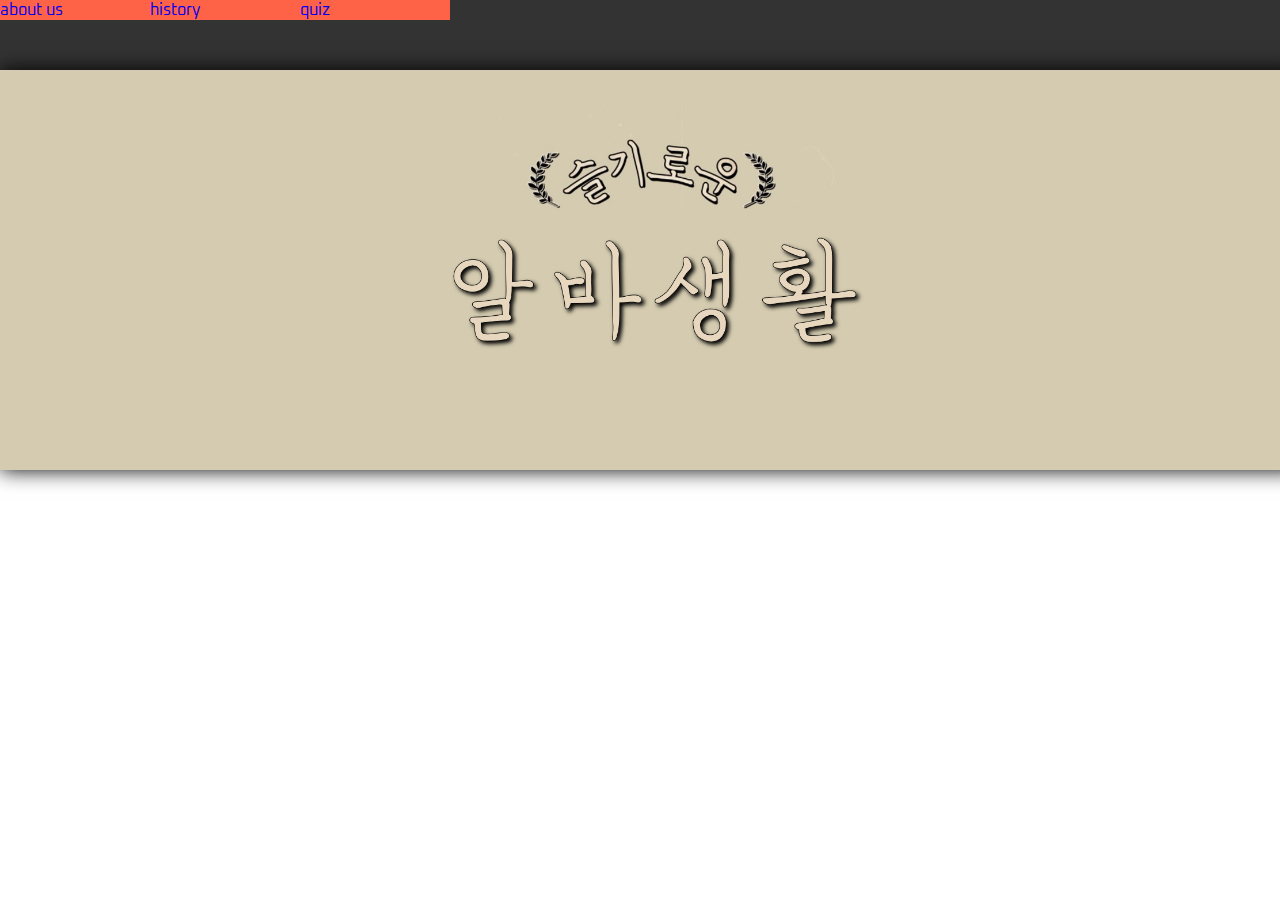
==== aboutus.html @ 347222f1 "200528 1208" ====
<html>
<head>
    <link href="https://fonts.googleapis.com/css?family=Noto+Sans+KR|Oxanium:400,600&display=swap" rel="stylesheet">
    <link href="/css/main.css" rel="stylesheet" type="text/css" />
    <title>슬기로운 알바생활</title>
</head>

<body>
    <div id="menu">
        <a href="/aboutus.html"><div>about us</div></a>
        <a href="/index.html"><div>history</div></a>
        <a href="#"><div>quiz</div></a>
    </div>
    <div id="header"><img src = /img/team_logo.png></div>
    
    <div style="height: 100px;"></div>

    
    
</body>
</html>
---- css/main.css ----
html {
    font-family: 'Oxanium', 'Noto Sans KR' ;
}

body {margin: 0; padding: 0;}

a, a:visited, a:hover {
    text-decoration: none;
}

#header { min-width : 1300px; height: 400px; background-color: #D4CBB0; box-shadow: 0 0 20px;}
#header img { height: 400px; margin: 0 auto; display: block; }

#menu { min-width: 1300px; height: 70px; background-color: #333333; display: flex; }
#menu div {width: 150px;}
#menu div:nth-child(1) { background-color: tomato; }
#menu div:nth-child(2) { background-color: lightgreen;}
#menu div:nth-child(3) { background-color: skyblue;}

#history {width : 1300px; display: flex; justify-content: space-between; margin: 0 auto;}
#history div:nth-child(1){width: 49%;}
#history div:nth-child(2){width: 2%;}
#history div:nth-child(3){width: 49%;}

#history #mid_line #line {width: 2px; height: 100%; background-color: #333; margin: 0 auto;}

#history #right_h{margin-top: 50px;}
#history #right_h div { width: 600px; height: 337.5px; margin: 0 auto;}
#history #right_h img { width: 600px;}

#history #left_h{margin-top: 50px;}
#history #left_h div { width: 600px; height: 337.5px; margin: 0 auto;}
#history #left_h img { width: 600px;}
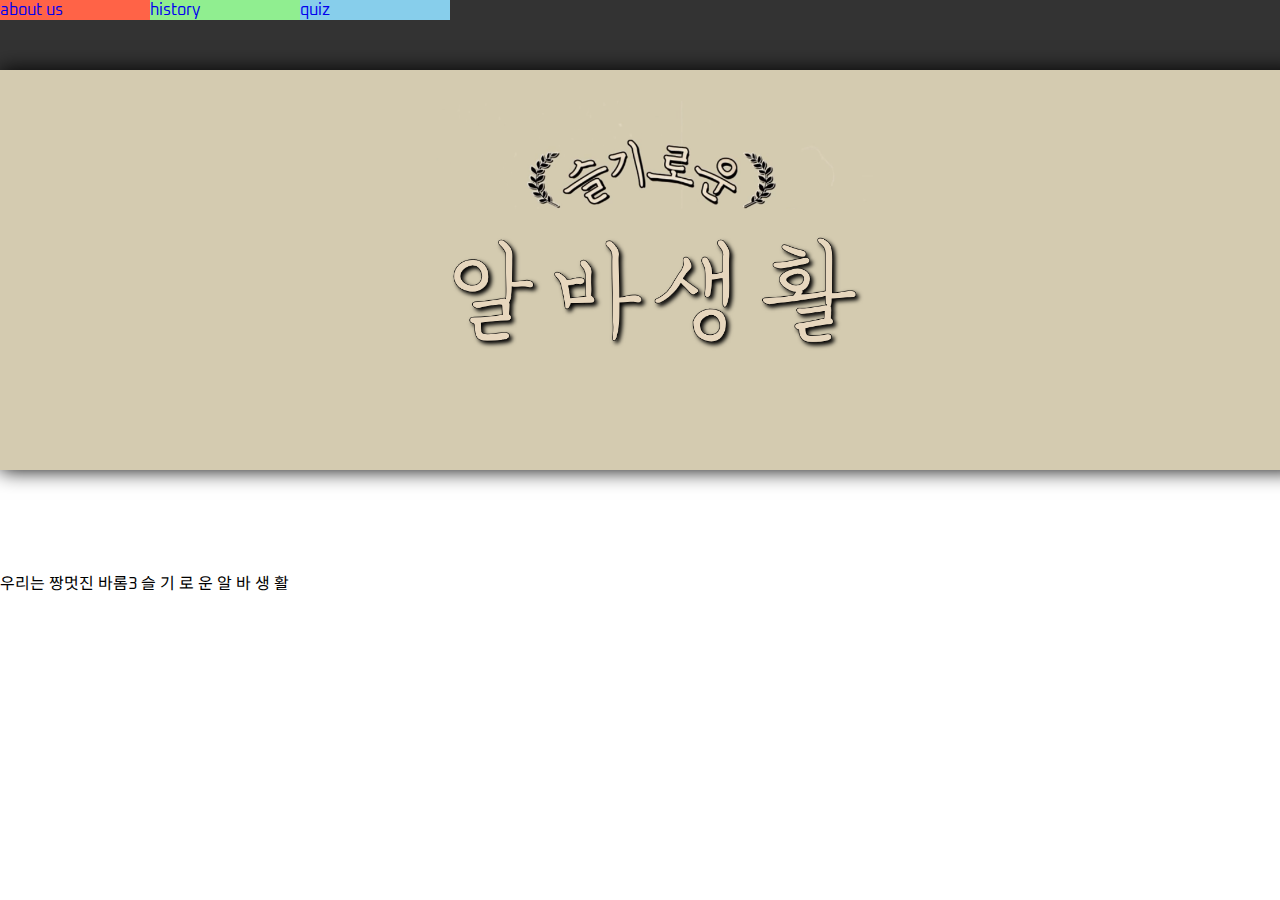
==== commit 6c77bfc7: "200528 1208" ====
--- a/aboutus.html
+++ b/aboutus.html
@@ -14,6 +14,12 @@
     <div id="header"><img src = /img/team_logo.png></div>
     
     <div style="height: 100px;"></div>
+    <div id="desc">
+        우리는 짱멋진 바롬3
+
+        슬 기 로 운
+          알 바 생 활
+    </div>
 
     
     
--- a/css/main.css
+++ b/css/main.css
@@ -13,9 +13,9 @@
 
 #menu { min-width: 1300px; height: 70px; background-color: #333333; display: flex; }
 #menu div {width: 150px;}
-#menu div:nth-child(1) { background-color: tomato; }
-#menu div:nth-child(2) { background-color: lightgreen;}
-#menu div:nth-child(3) { background-color: skyblue;}
+#menu a:nth-child(1) div { background-color: tomato; }
+#menu a:nth-child(2) div { background-color: lightgreen;}
+#menu a:nth-child(3) div { background-color: skyblue;}
 
 #history {width : 1300px; display: flex; justify-content: space-between; margin: 0 auto;}
 #history div:nth-child(1){width: 49%;}
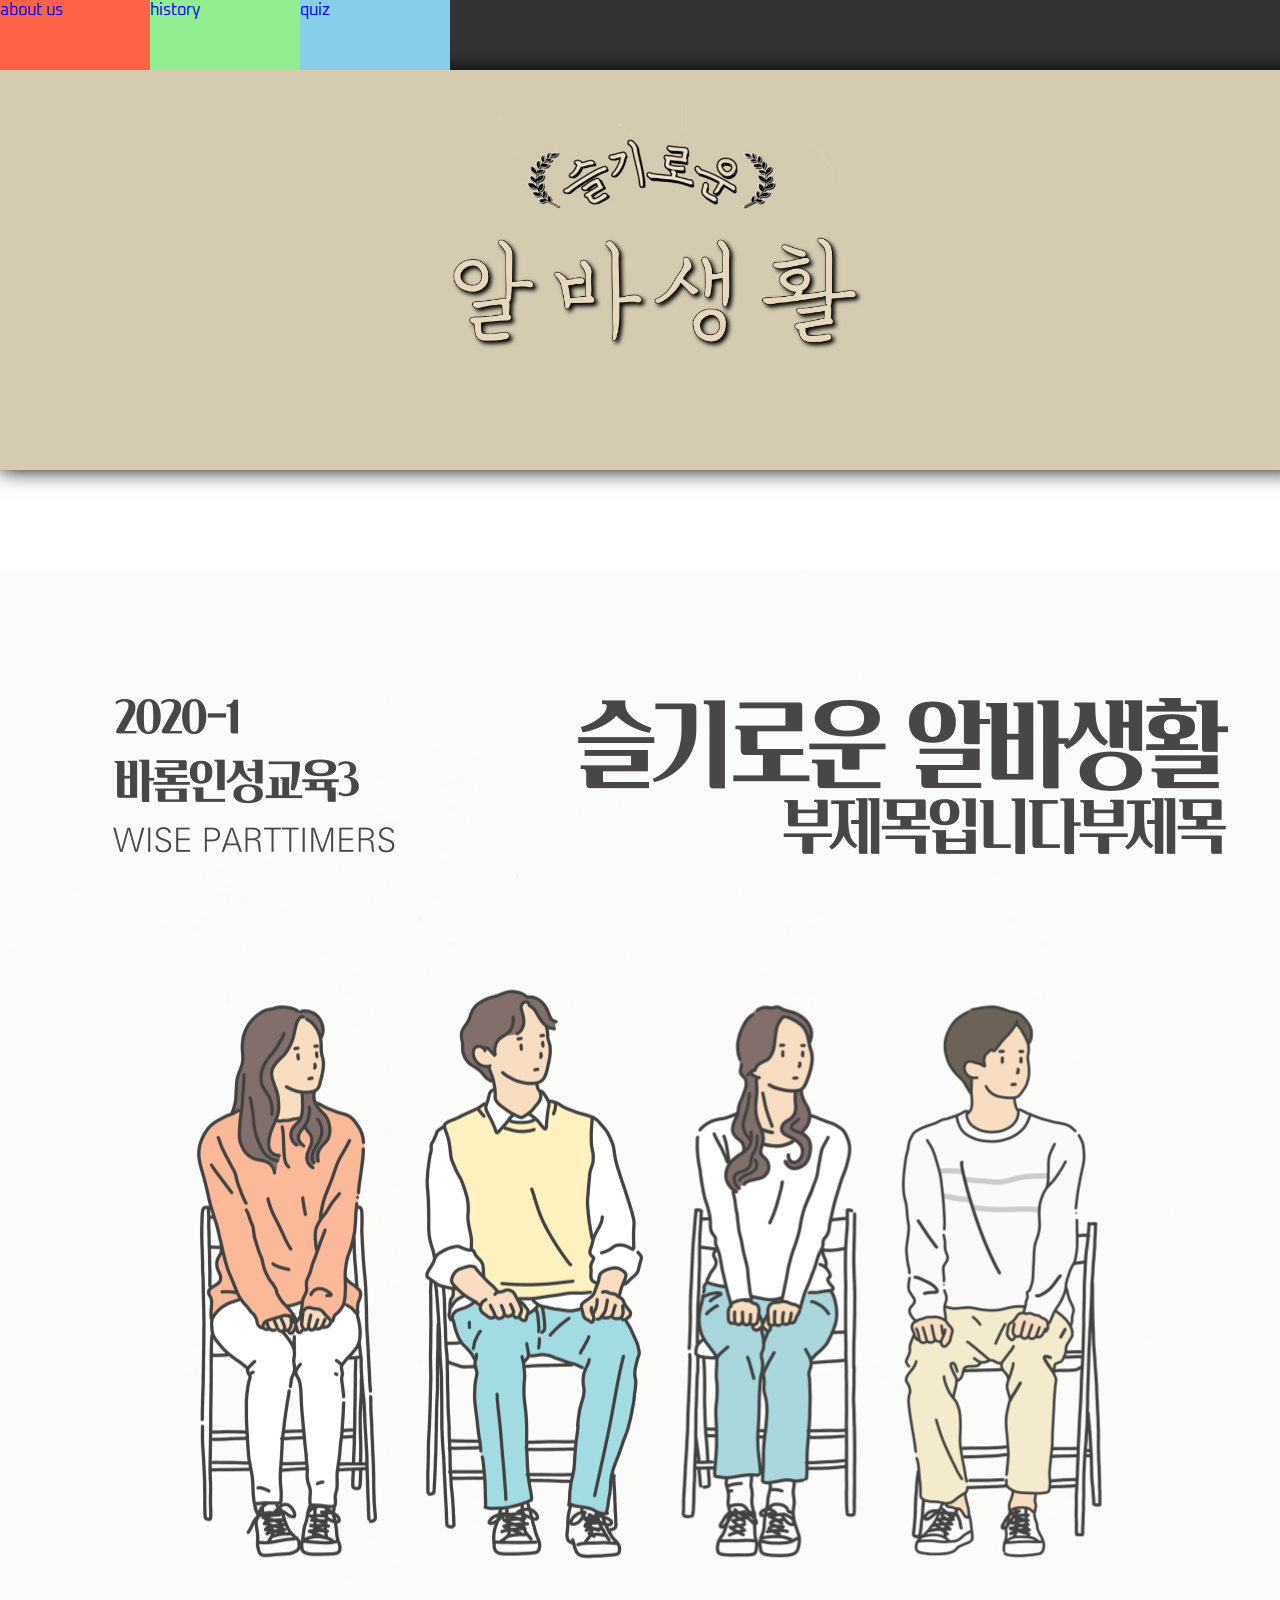
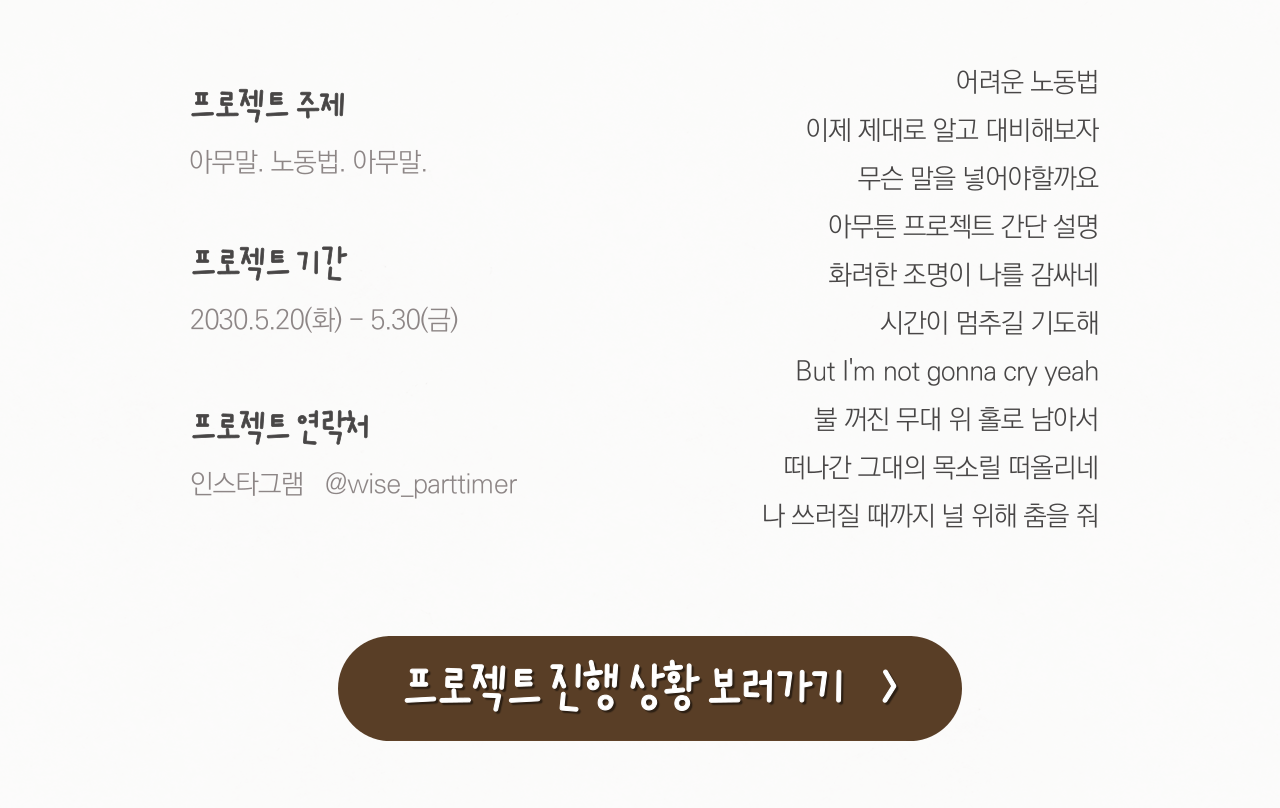
==== commit 0b136468: "200528 1244" ====
--- a/aboutus.html
+++ b/aboutus.html
@@ -15,10 +15,7 @@
     
     <div style="height: 100px;"></div>
     <div id="desc">
-        우리는 짱멋진 바롬3
-
-        슬 기 로 운
-          알 바 생 활
+        <img src="img/aboutus.png">
     </div>
 
     
--- a/css/main.css
+++ b/css/main.css
@@ -6,16 +6,20 @@
 
 a, a:visited, a:hover {
     text-decoration: none;
+    
 }
 
 #header { min-width : 1300px; height: 400px; background-color: #D4CBB0; box-shadow: 0 0 20px;}
 #header img { height: 400px; margin: 0 auto; display: block; }
 
 #menu { min-width: 1300px; height: 70px; background-color: #333333; display: flex; }
-#menu div {width: 150px;}
+#menu div {width: 150px; height: 70px;}
 #menu a:nth-child(1) div { background-color: tomato; }
 #menu a:nth-child(2) div { background-color: lightgreen;}
 #menu a:nth-child(3) div { background-color: skyblue;}
+
+#title {width: 1300px; margin: 0 auto;}
+#title img {width: 1300px; margin: 0 auto;}
 
 #history {width : 1300px; display: flex; justify-content: space-between; margin: 0 auto;}
 #history div:nth-child(1){width: 49%;}
@@ -32,3 +36,5 @@
 #history #left_h div { width: 600px; height: 337.5px; margin: 0 auto;}
 #history #left_h img { width: 600px;}
 
+#desc {width: 1300px; margin: 0 auto;}
+#desc img {width: 1300px; margin: 0 auto;}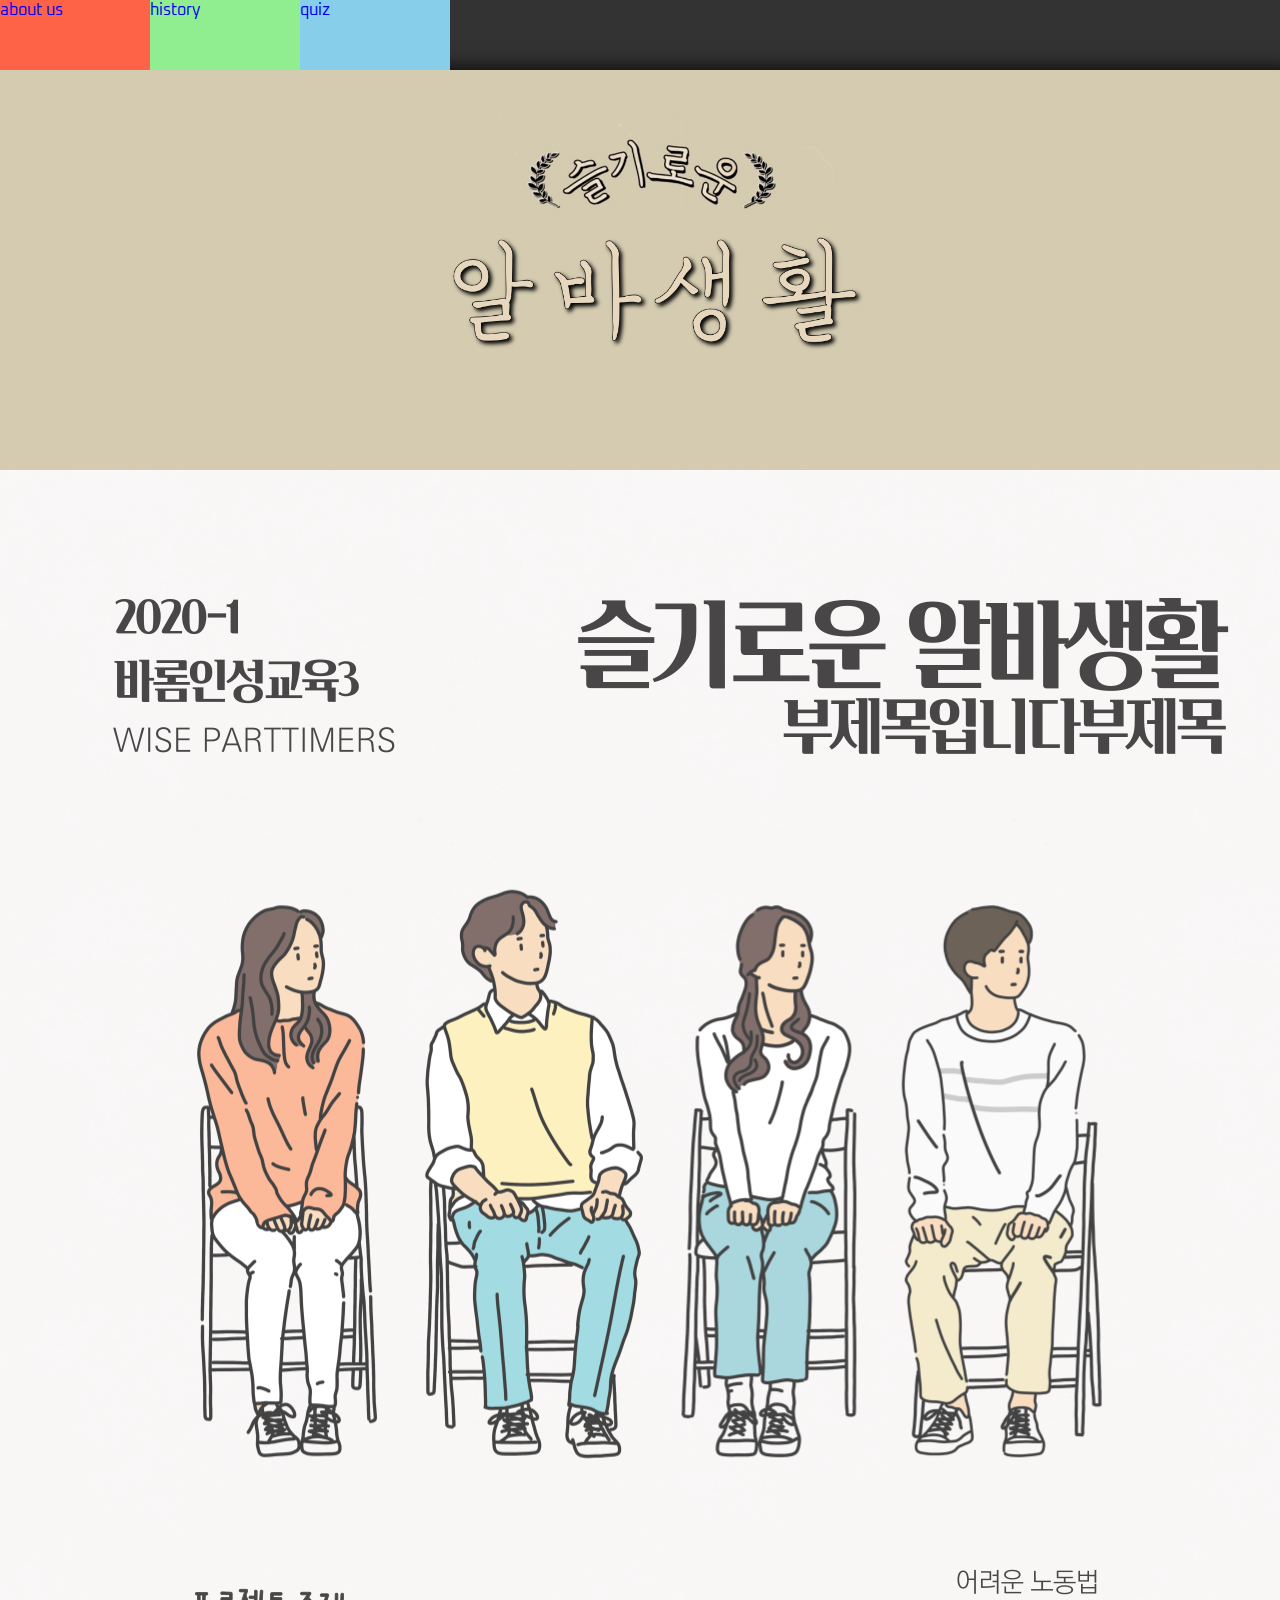
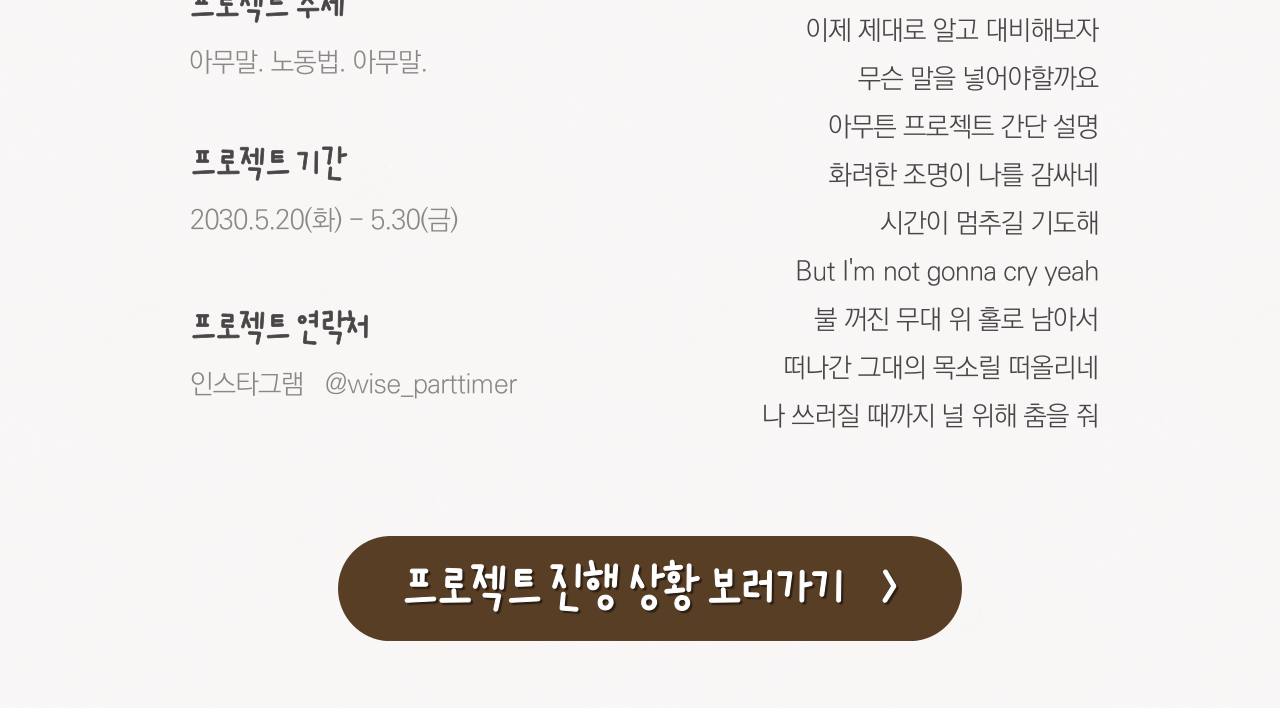
==== commit 04c55b77: "200528 1248" ====
--- a/aboutus.html
+++ b/aboutus.html
@@ -12,11 +12,7 @@
         <a href="#"><div>quiz</div></a>
     </div>
     <div id="header"><img src = /img/team_logo.png></div>
-    
-    <div style="height: 100px;"></div>
-    <div id="desc">
-        <img src="img/aboutus.png">
-    </div>
+    <div style="background-color: #FCFBFB; width: 100%;"><div id="desc"><img src="img/aboutus.png"></div></div>
 
     
     
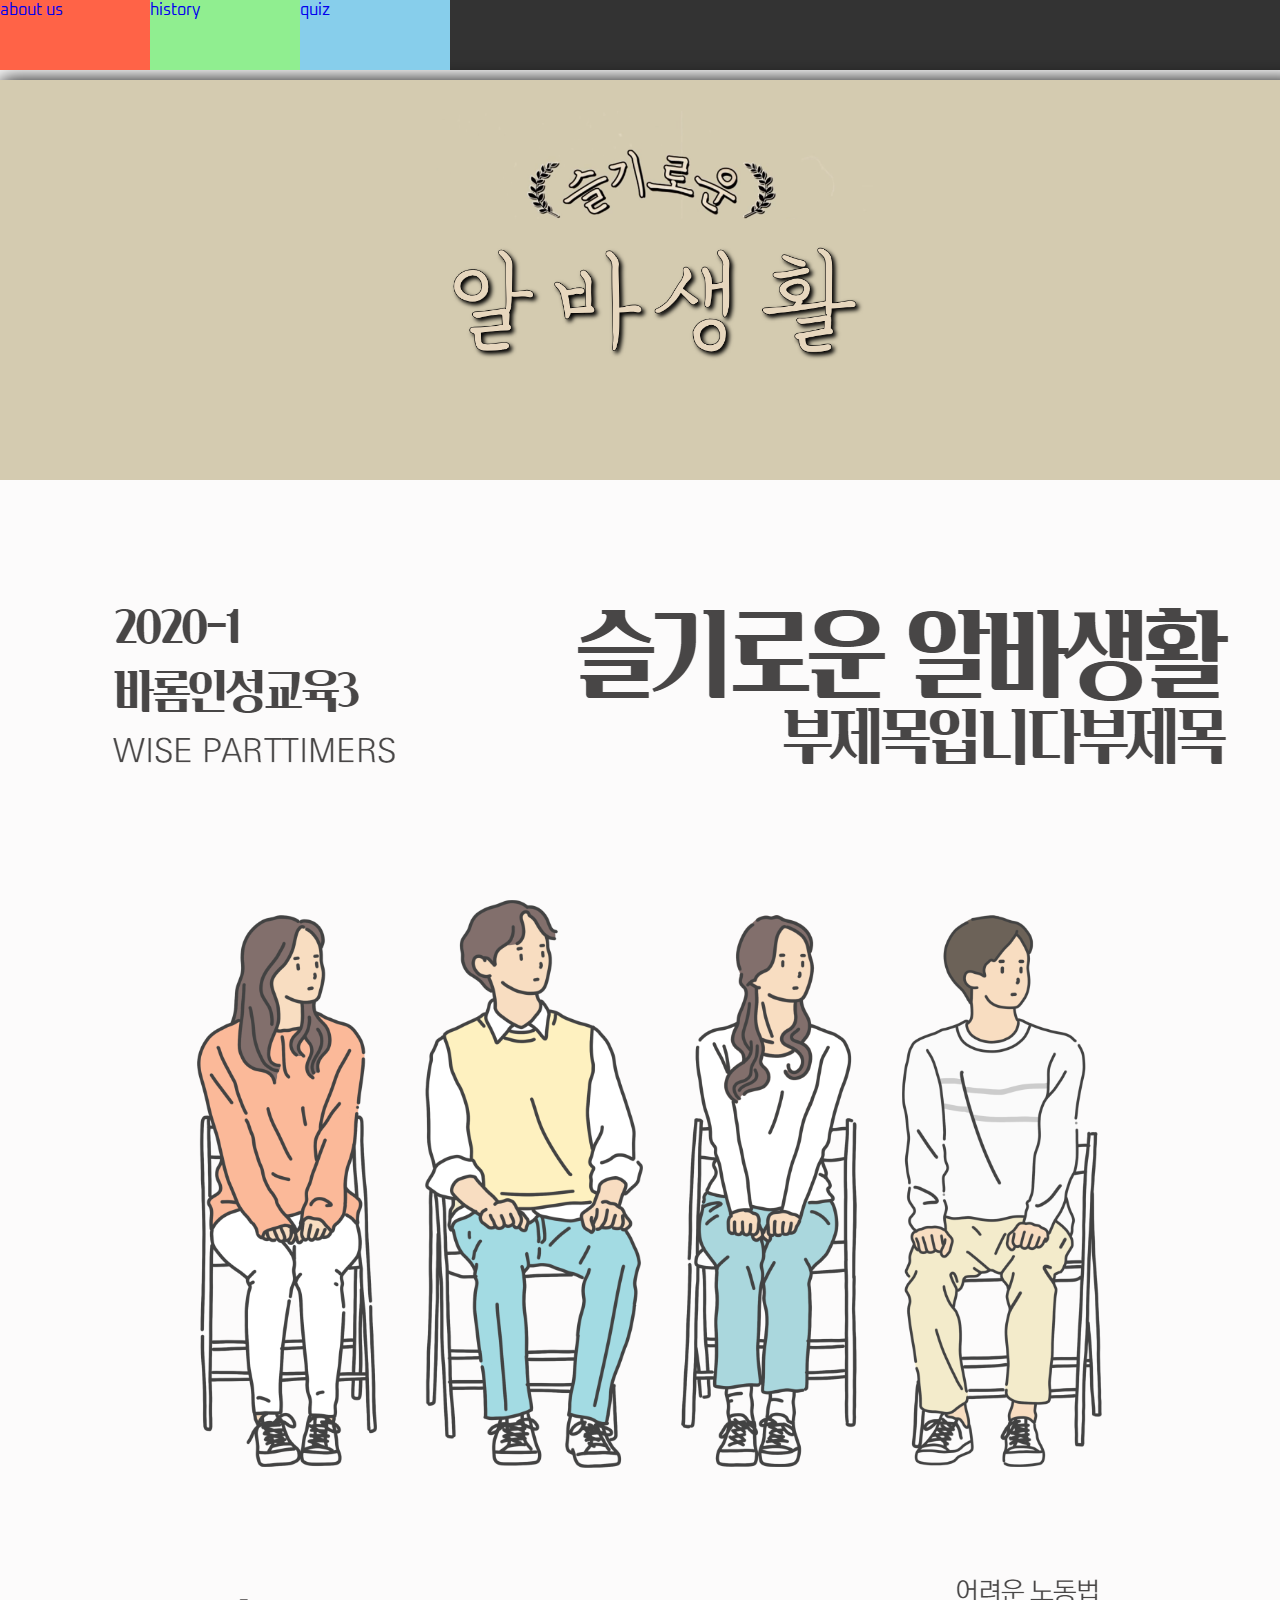
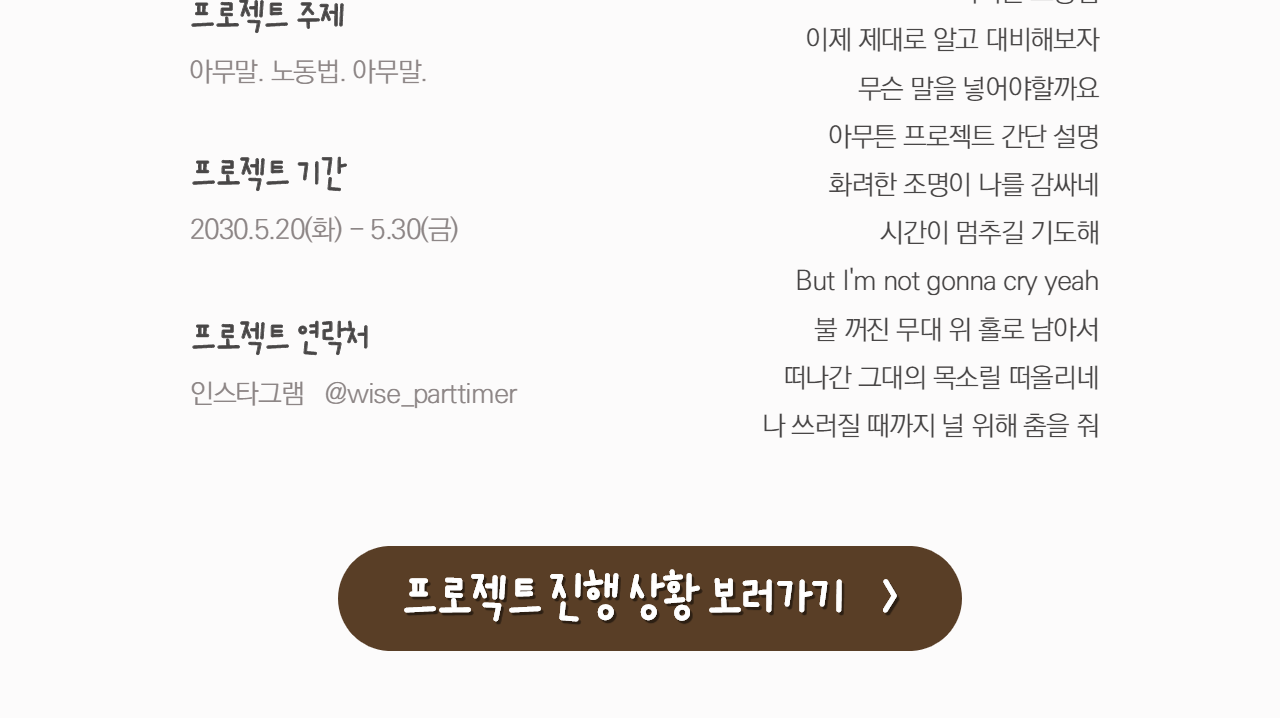
==== commit b395874a: "200528 1250" ====
--- a/aboutus.html
+++ b/aboutus.html
@@ -11,6 +11,7 @@
         <a href="/index.html"><div>history</div></a>
         <a href="#"><div>quiz</div></a>
     </div>
+    <div style="height: 10px;"></div>
     <div id="header"><img src = /img/team_logo.png></div>
     <div style="background-color: #FCFBFB; width: 100%;"><div id="desc"><img src="img/aboutus.png"></div></div>
 
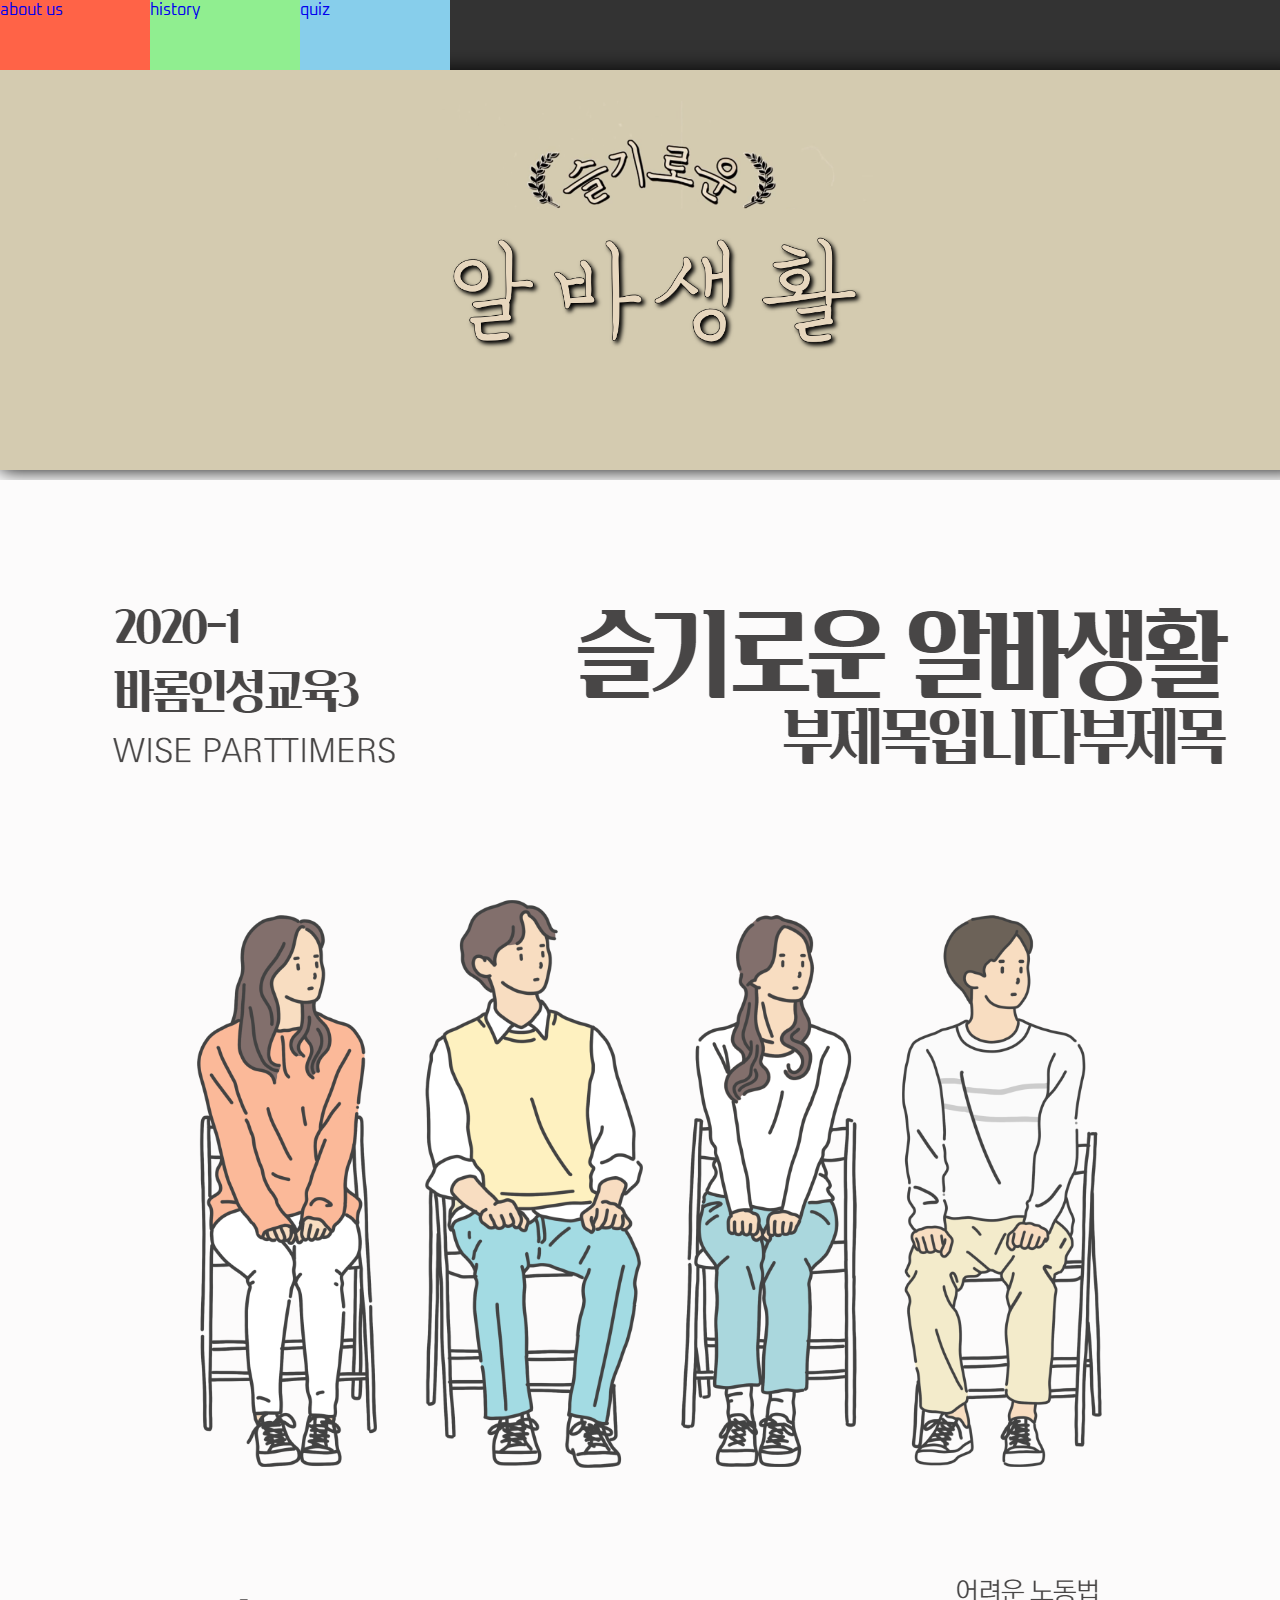
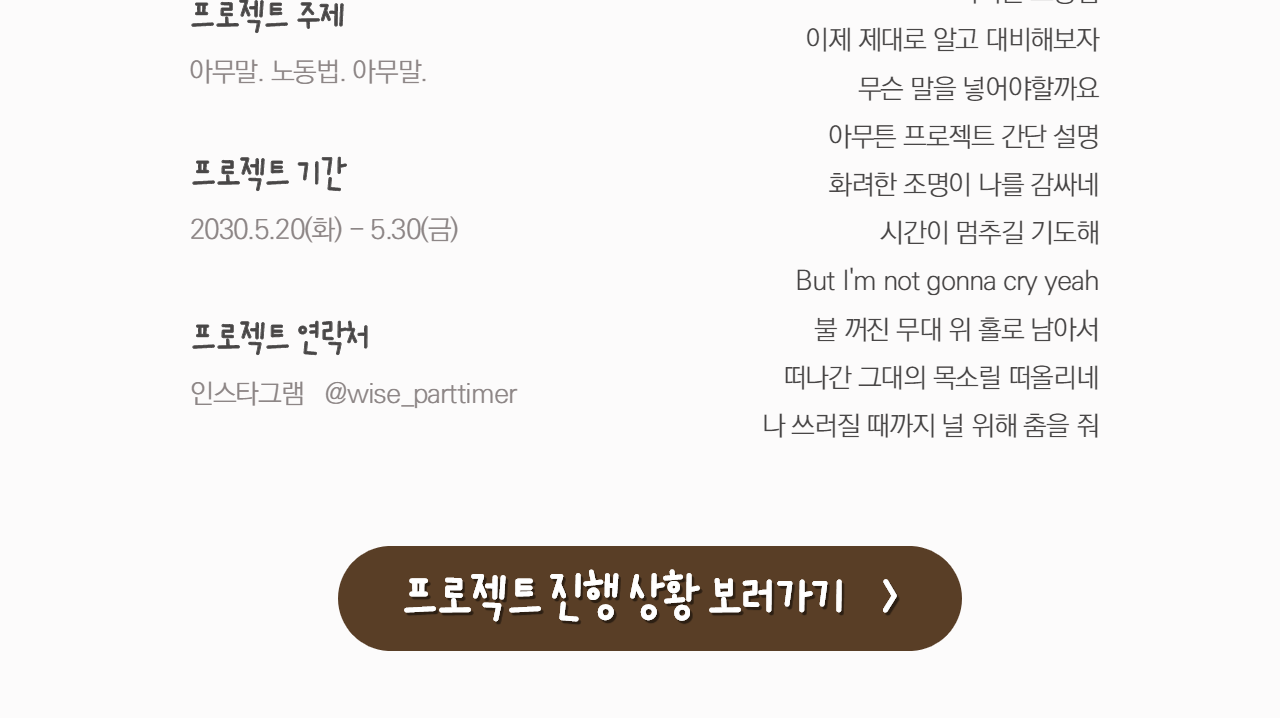
==== commit 494fee66: "200528 1253" ====
--- a/aboutus.html
+++ b/aboutus.html
@@ -11,8 +11,8 @@
         <a href="/index.html"><div>history</div></a>
         <a href="#"><div>quiz</div></a>
     </div>
+    <div id="header"><img src = /img/team_logo.png></div>
     <div style="height: 10px;"></div>
-    <div id="header"><img src = /img/team_logo.png></div>
     <div style="background-color: #FCFBFB; width: 100%;"><div id="desc"><img src="img/aboutus.png"></div></div>
 
     
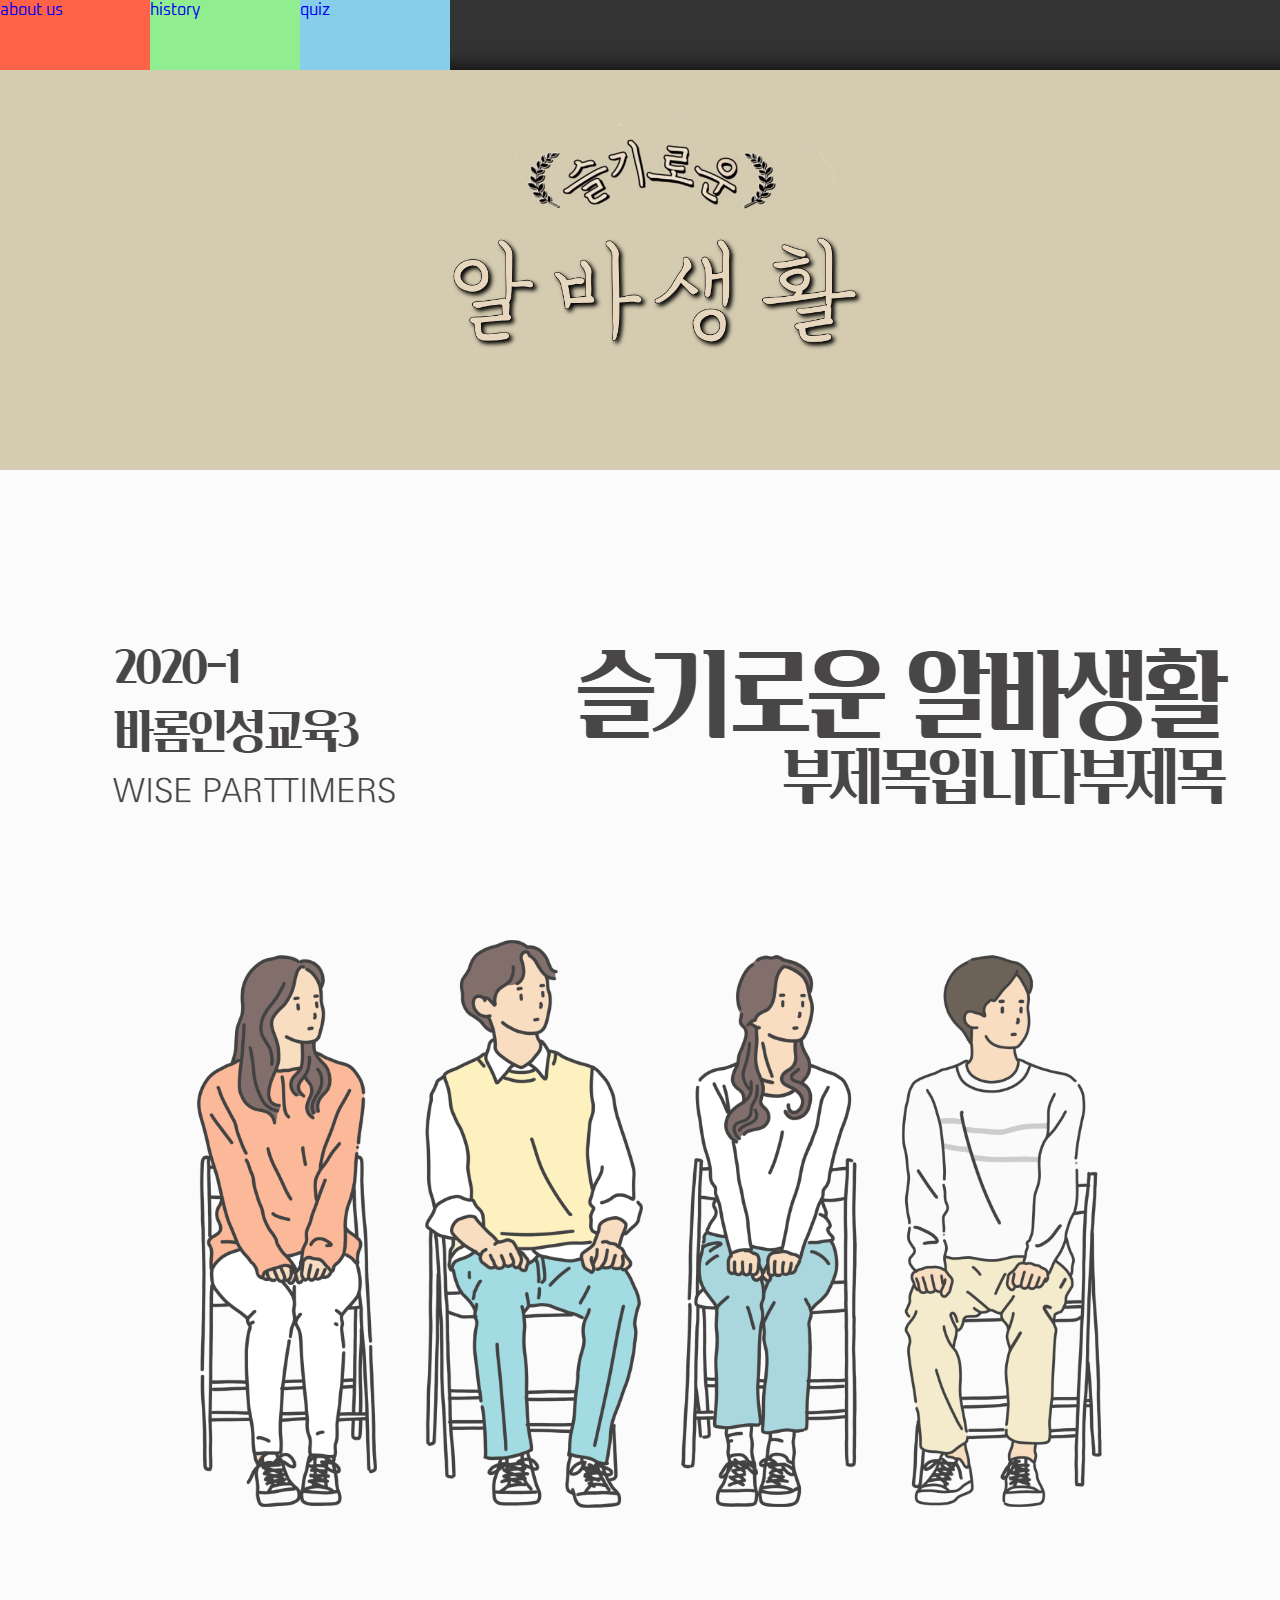
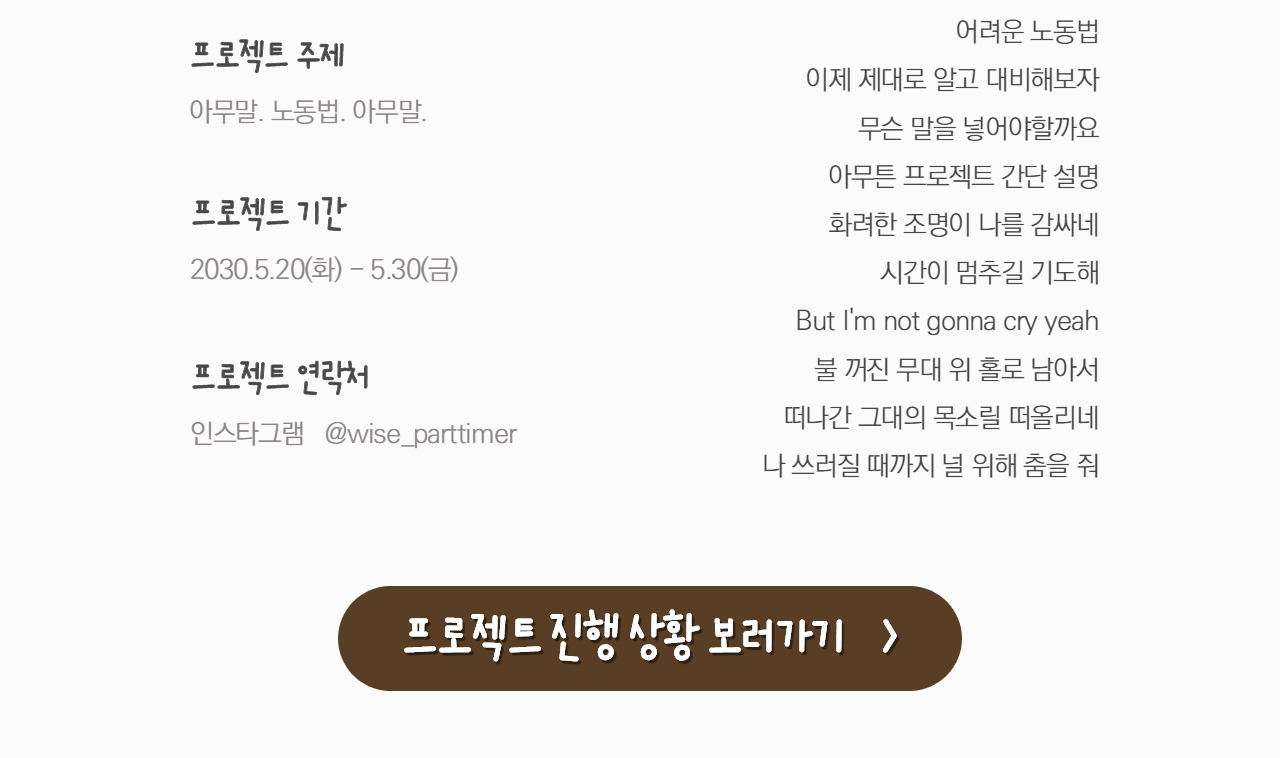
==== commit 63b2ef05: "200528 1254" ====
--- a/aboutus.html
+++ b/aboutus.html
@@ -12,7 +12,7 @@
         <a href="#"><div>quiz</div></a>
     </div>
     <div id="header"><img src = /img/team_logo.png></div>
-    <div style="height: 10px;"></div>
+    <div style="height: 50px; background-color: #FCFBFB;"></div>
     <div style="background-color: #FCFBFB; width: 100%;"><div id="desc"><img src="img/aboutus.png"></div></div>
 
     
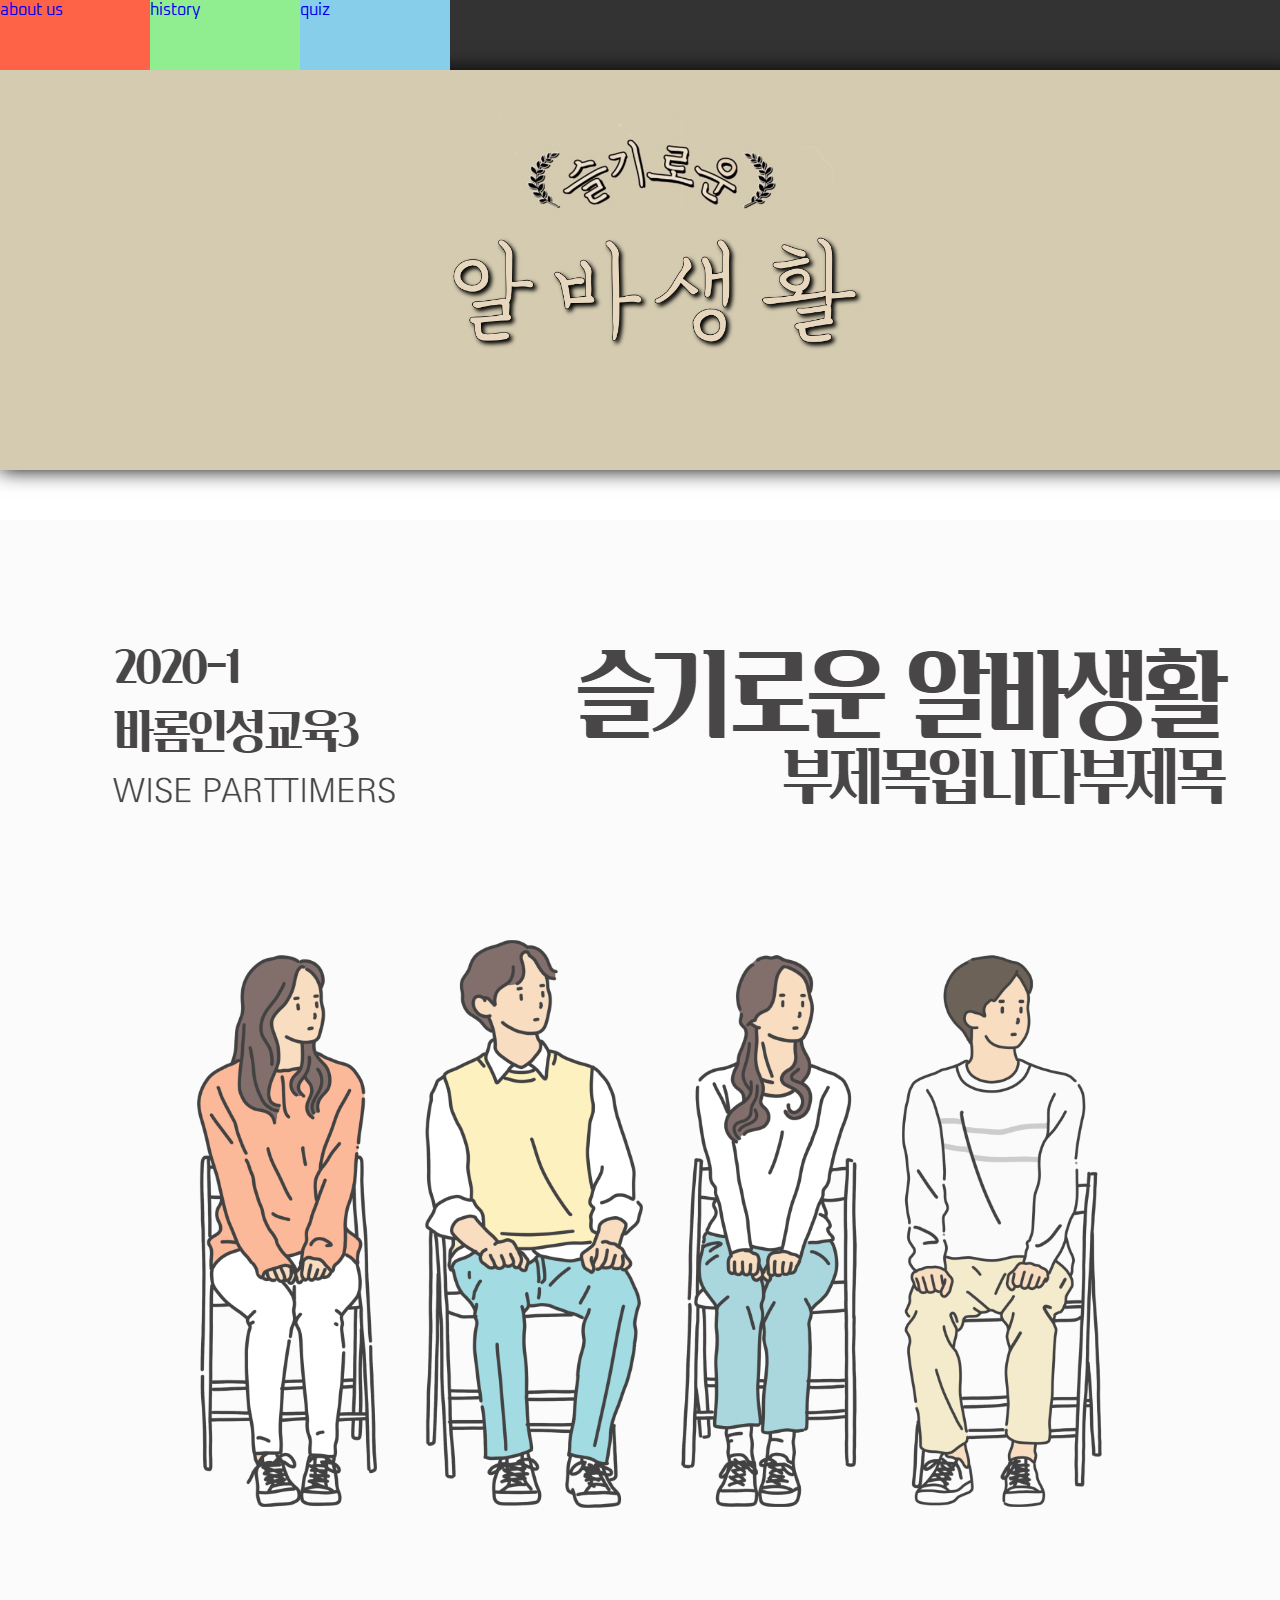
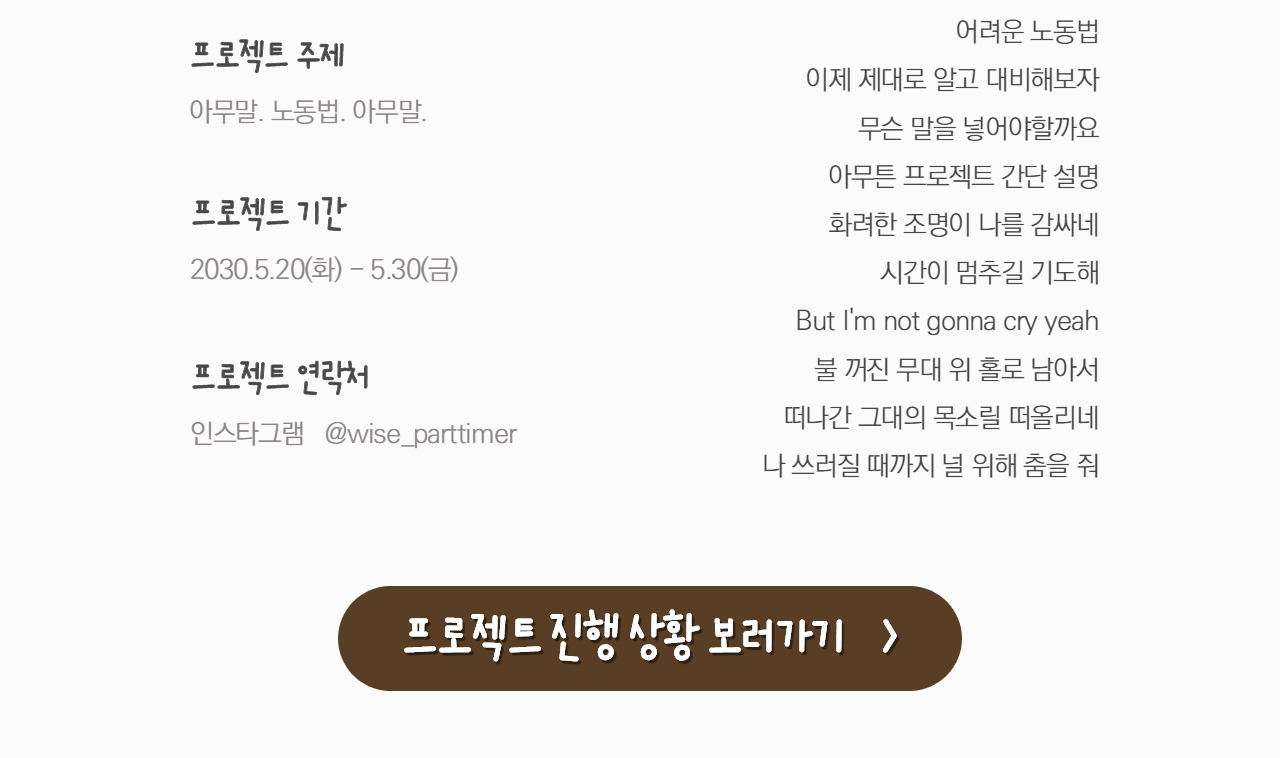
==== commit bc6b51b6: "200528 1254" ====
--- a/aboutus.html
+++ b/aboutus.html
@@ -12,8 +12,7 @@
         <a href="#"><div>quiz</div></a>
     </div>
     <div id="header"><img src = /img/team_logo.png></div>
-    <div style="height: 50px; background-color: #FCFBFB;"></div>
-    <div style="background-color: #FCFBFB; width: 100%;"><div id="desc"><img src="img/aboutus.png"></div></div>
+    <div style="background-color: #FCFBFB; width: 100%; margin-top: 50px;"><div id="desc"><img src="img/aboutus.png"></div></div>
 
     
     
